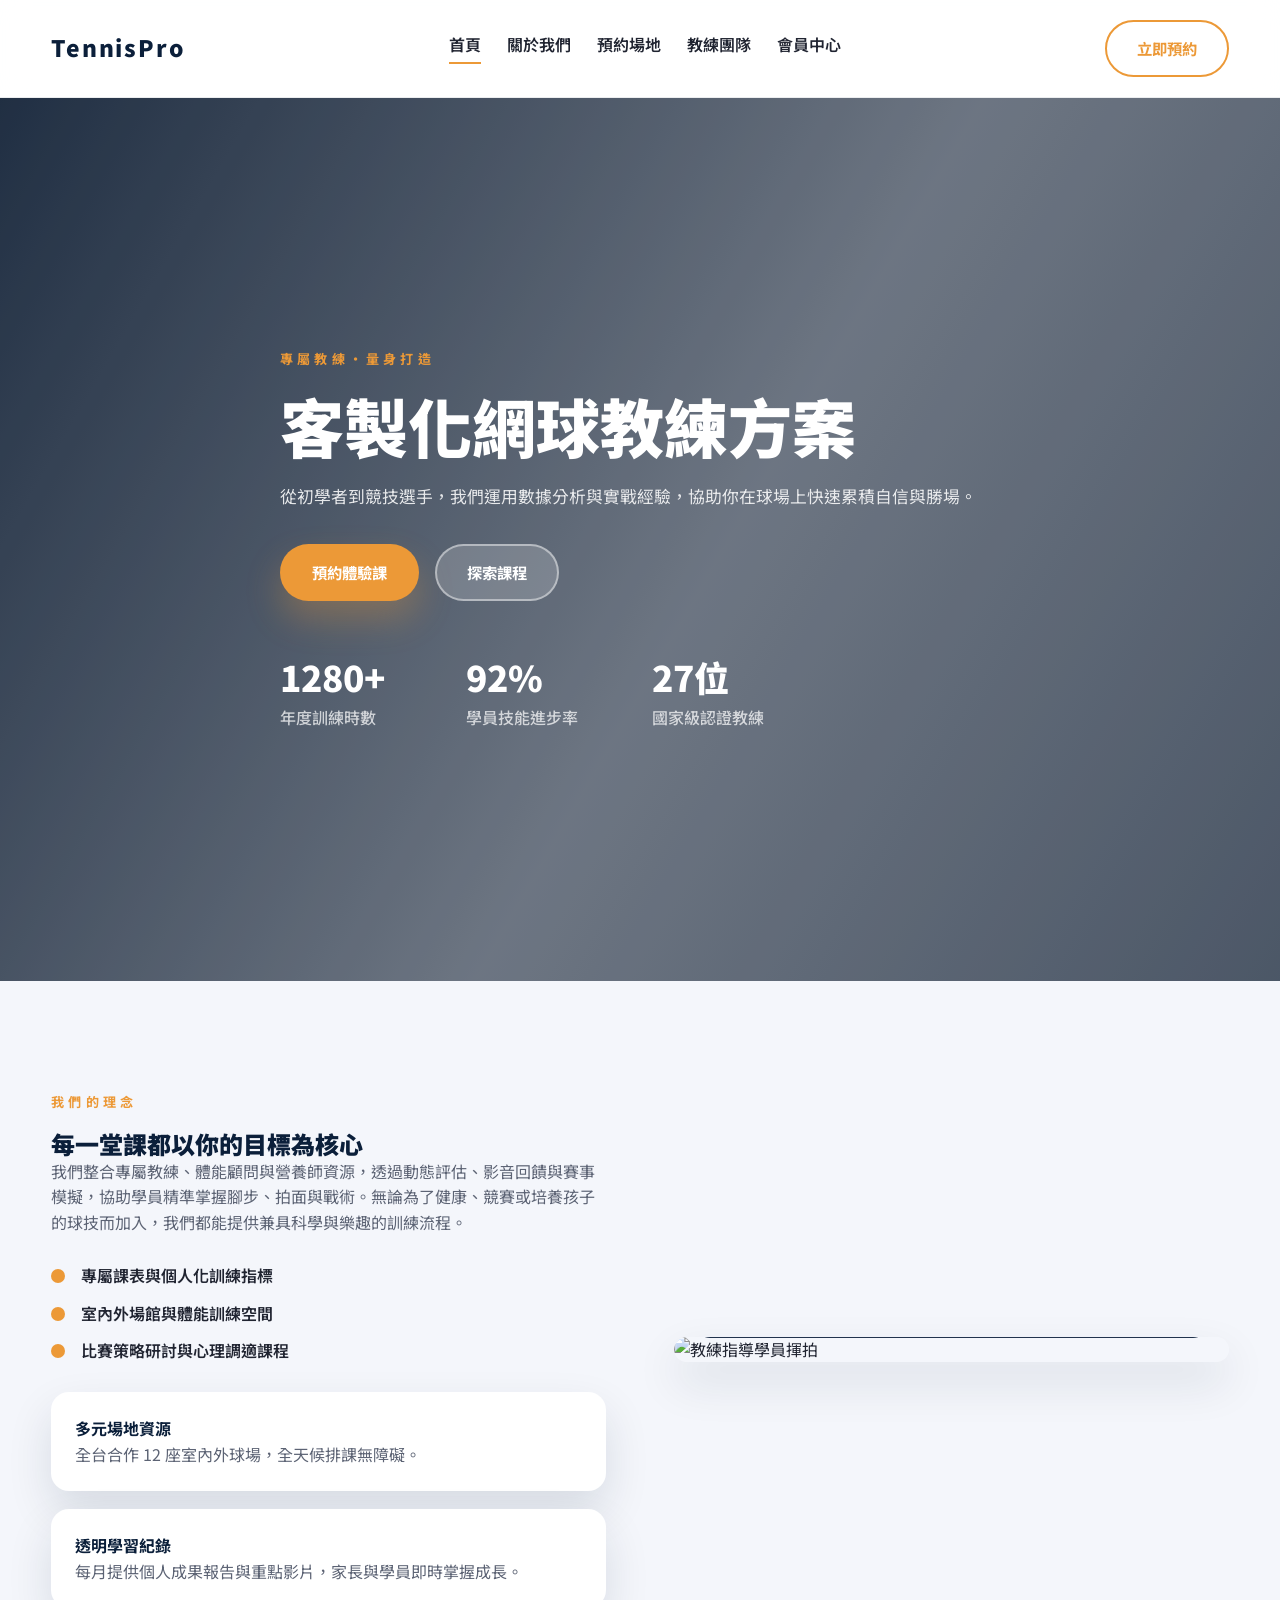
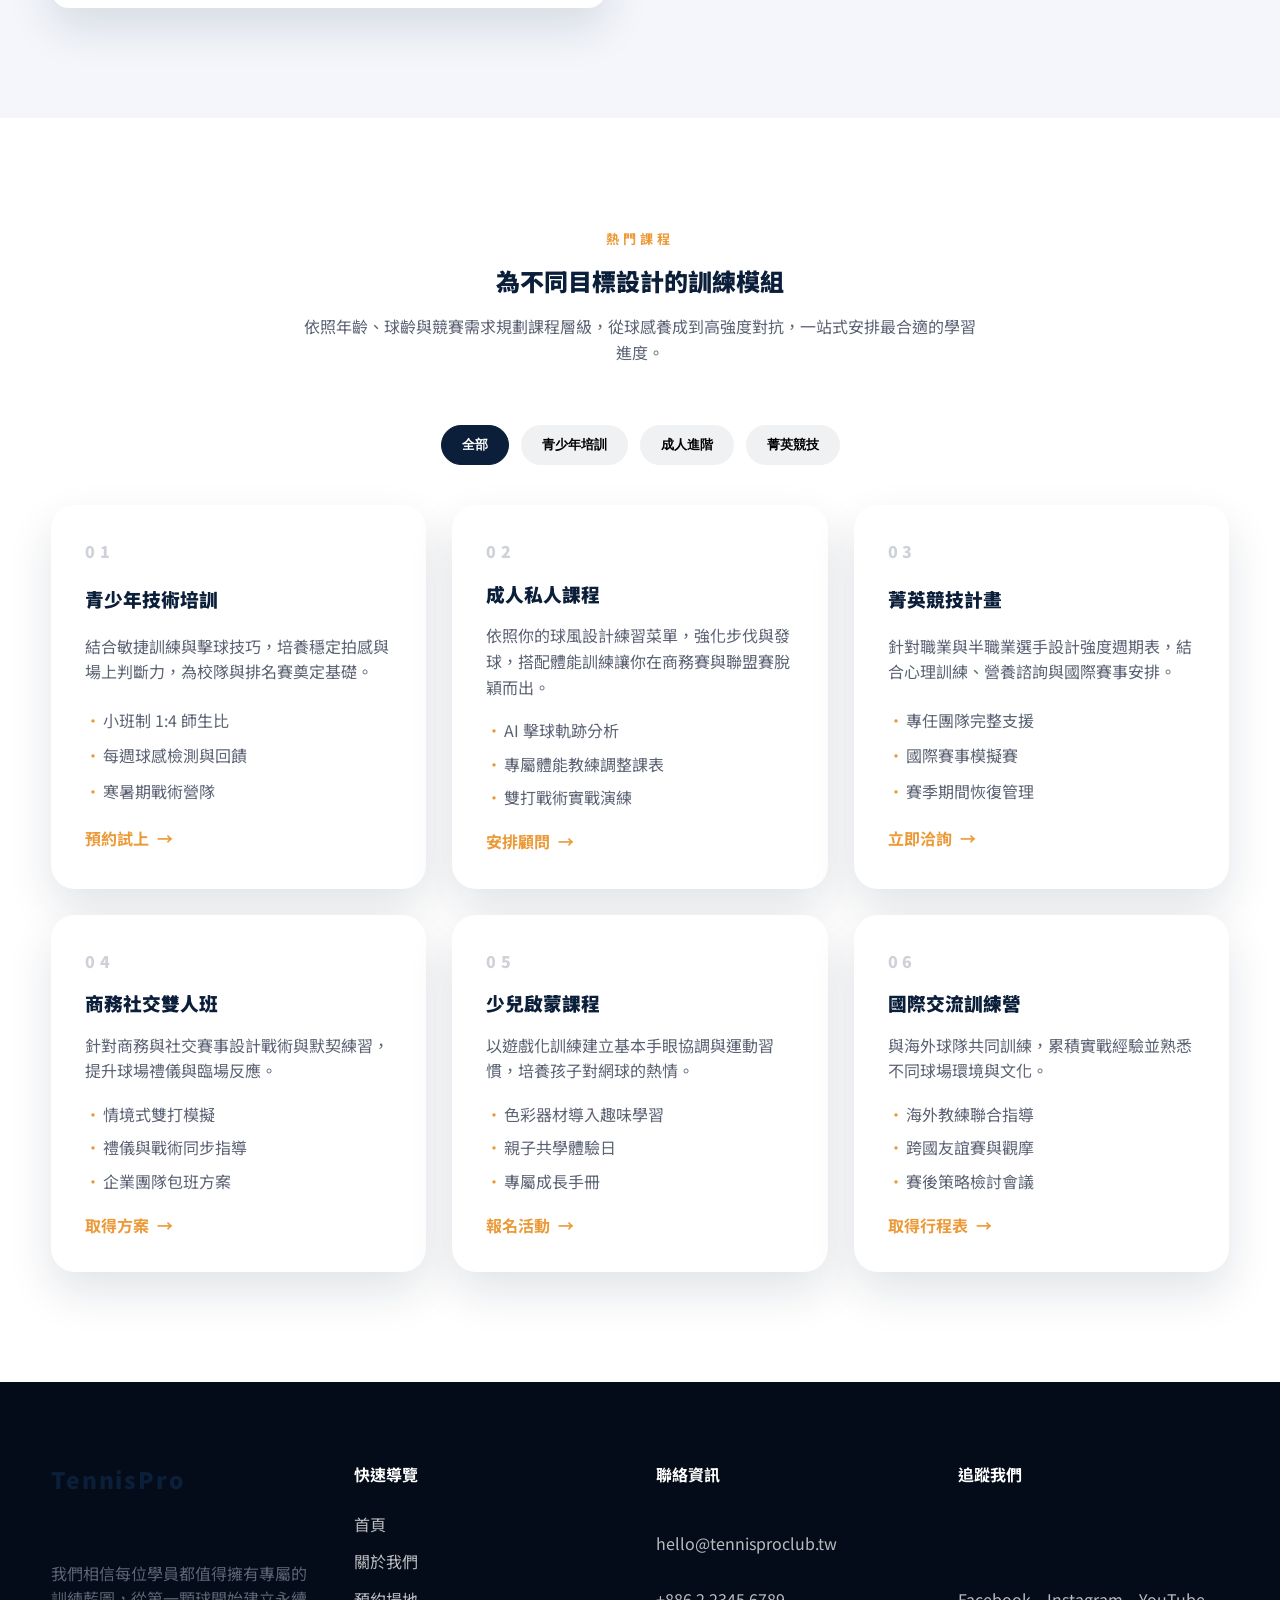
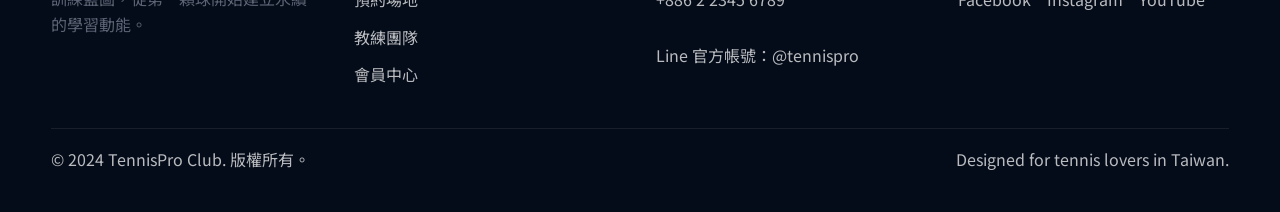
==== index.html @ 96cd98ec "Feat:init template" ====
﻿<!DOCTYPE html>
<html lang="zh-Hant">
<head>
  <meta charset="utf-8">
  <meta name="viewport" content="width=device-width, initial-scale=1">
  <title>TennisPro 網球教練課程</title>
  <meta name="description" content="TennisPro 提供客製化網球課程、專業教練團隊與完整訓練資源，協助每位學員提升球技。">
  <link rel="preconnect" href="https://fonts.googleapis.com">
  <link rel="preconnect" href="https://fonts.gstatic.com" crossorigin>
  <link href="https://fonts.googleapis.com/css2?family=Noto+Sans+TC:wght@400;500;700;900&display=swap" rel="stylesheet">
  <link rel="stylesheet" href="css/base.css">
  <link rel="stylesheet" href="css/home.css">
  <script defer src="scripts.js"></script>
</head>
<body>
  <header class="site-header" id="top">
    <div class="container header-bar">
      <a class="logo" href="#hero" aria-label="TennisPro 首頁">TennisPro</a>
      <button class="nav-toggle" type="button" aria-expanded="false" aria-controls="main-nav">
        <span class="nav-toggle__bar"></span>
        <span class="nav-toggle__bar"></span>
        <span class="nav-toggle__bar"></span>
        <span class="sr-only">開啟主選單</span>
      </button>
      <nav class="main-nav" id="main-nav">
        <a href="index.html" aria-current="page">首頁</a>
        <a href="about.html">關於我們</a>
        <a href="booking.html">預約場地</a>
        <a href="team.html">教練團隊</a>
        <a href="member.html">會員中心</a>
      </nav>
      <a class="btn btn-outline" href="booking.html#booking-form">立即預約</a>
    </div>
  </header>

  <main>
    <section class="hero" id="hero">
      <div class="hero-overlay"></div>
      <div class="container hero-content">
        <p class="eyebrow">專屬教練・量身打造</p>
        <h1>客製化網球教練方案</h1>
        <p class="hero-text">從初學者到競技選手，我們運用數據分析與實戰經驗，協助你在球場上快速累積自信與勝場。</p>
        <div class="hero-actions">
          <a class="btn btn-primary" href="#contact">預約體驗課</a>
          <a class="btn btn-ghost" href="#programs">探索課程</a>
        </div>
        <div class="hero-stats" role="list">
          <div class="stat-item" role="listitem">
            <span class="stat-value" data-count="1280" data-suffix="+">0</span>
            <span class="stat-label">年度訓練時數</span>
          </div>
          <div class="stat-item" role="listitem">
            <span class="stat-value" data-count="92" data-suffix="%">0</span>
            <span class="stat-label">學員技能進步率</span>
          </div>
          <div class="stat-item" role="listitem">
            <span class="stat-value" data-count="27" data-suffix="位">0</span>
            <span class="stat-label">國家級認證教練</span>
          </div>
        </div>
      </div>
    </section>
    
    <section class="about" id="about">
      <div class="container about-grid">
        <div class="about-text">
          <p class="eyebrow">我們的理念</p>
          <h2>每一堂課都以你的目標為核心</h2>
          <p>我們整合專屬教練、體能顧問與營養師資源，透過動態評估、影音回饋與賽事模擬，協助學員精準掌握腳步、拍面與戰術。無論為了健康、競賽或培養孩子的球技而加入，我們都能提供兼具科學與樂趣的訓練流程。</p>
          <ul class="about-list">
            <li>專屬課表與個人化訓練指標</li>
            <li>室內外場館與體能訓練空間</li>
            <li>比賽策略研討與心理調適課程</li>
          </ul>
          <div class="about-highlights">
            <div class="highlight-card">
              <span class="highlight-title">多元場地資源</span>
              <p>全台合作 12 座室內外球場，全天候排課無障礙。</p>
            </div>
            <div class="highlight-card">
              <span class="highlight-title">透明學習紀錄</span>
              <p>每月提供個人成果報告與重點影片，家長與學員即時掌握成長。</p>
            </div>
          </div>
        </div>
        <div class="about-media">
          <figure class="media-card">
            <img src="https://images.unsplash.com/photo-1516742720271-6ae39cbc5bd1?auto=format&fit=crop&w=960&q=80" alt="教練指導學員揮拍">
            <figcaption class="media-note">
              <span class="note-title">專屬教學檔案</span>
              <p>每月提供進度報告與影片剪輯，追蹤每一步成長。</p>
            </figcaption>
          </figure>
        </div>
      </div>
    </section>
    
    <section class="programs" id="programs">
      <div class="container">
        <div class="section-head">
          <p class="eyebrow">熱門課程</p>
          <h2>為不同目標設計的訓練模組</h2>
          <p class="section-text">依照年齡、球齡與競賽需求規劃課程層級，從球感養成到高強度對抗，一站式安排最合適的學習進度。</p>
        </div>
        <div class="program-filters" role="tablist" aria-label="課程分類">
          <button class="program-filter is-active" data-filter="all" role="tab" aria-selected="true">全部</button>
          <button class="program-filter" data-filter="junior" role="tab" aria-selected="false">青少年培訓</button>
          <button class="program-filter" data-filter="adult" role="tab" aria-selected="false">成人進階</button>
          <button class="program-filter" data-filter="elite" role="tab" aria-selected="false">菁英競技</button>
        </div>
        <div class="program-grid" role="list">
          <article class="program-card" data-category="junior" role="listitem">
            <span class="program-number">01</span>
            <h3>青少年技術培訓</h3>
            <p>結合敏捷訓練與擊球技巧，培養穩定拍感與場上判斷力，為校隊與排名賽奠定基礎。</p>
            <ul>
              <li>小班制 1:4 師生比</li>
              <li>每週球感檢測與回饋</li>
              <li>寒暑期戰術營隊</li>
            </ul>
            <a class="link-arrow" href="#contact">預約試上</a>
          </article>
          <article class="program-card" data-category="adult" role="listitem">
            <span class="program-number">02</span>
            <h3>成人私人課程</h3>
            <p>依照你的球風設計練習菜單，強化步伐與發球，搭配體能訓練讓你在商務賽與聯盟賽脫穎而出。</p>
            <ul>
              <li>AI 擊球軌跡分析</li>
              <li>專屬體能教練調整課表</li>
              <li>雙打戰術實戰演練</li>
            </ul>
            <a class="link-arrow" href="#contact">安排顧問</a>
          </article>
          <article class="program-card" data-category="elite" role="listitem">
            <span class="program-number">03</span>
            <h3>菁英競技計畫</h3>
            <p>針對職業與半職業選手設計強度週期表，結合心理訓練、營養諮詢與國際賽事安排。</p>
            <ul>
              <li>專任團隊完整支援</li>
              <li>國際賽事模擬賽</li>
              <li>賽季期間恢復管理</li>
            </ul>
            <a class="link-arrow" href="#contact">立即洽詢</a>
          </article>
          <article class="program-card" data-category="adult" role="listitem">
            <span class="program-number">04</span>
            <h3>商務社交雙人班</h3>
            <p>針對商務與社交賽事設計戰術與默契練習，提升球場禮儀與臨場反應。</p>
            <ul>
              <li>情境式雙打模擬</li>
              <li>禮儀與戰術同步指導</li>
              <li>企業團隊包班方案</li>
            </ul>
            <a class="link-arrow" href="#contact">取得方案</a>
          </article>
          <article class="program-card" data-category="junior" role="listitem">
            <span class="program-number">05</span>
            <h3>少兒啟蒙課程</h3>
            <p>以遊戲化訓練建立基本手眼協調與運動習慣，培養孩子對網球的熱情。</p>
            <ul>
              <li>色彩器材導入趣味學習</li>
              <li>親子共學體驗日</li>
              <li>專屬成長手冊</li>
            </ul>
            <a class="link-arrow" href="#contact">報名活動</a>
          </article>
          <article class="program-card" data-category="elite" role="listitem">
            <span class="program-number">06</span>
            <h3>國際交流訓練營</h3>
            <p>與海外球隊共同訓練，累積實戰經驗並熟悉不同球場環境與文化。</p>
            <ul>
              <li>海外教練聯合指導</li>
              <li>跨國友誼賽與觀摩</li>
              <li>賽後策略檢討會議</li>
            </ul>
            <a class="link-arrow" href="#contact">取得行程表</a>
          </article>
        </div>
      </div>
    </section>
    
    <!-- Additional sections (team, schedule, testimonials, newsletter, blog, partners, contact) replicated as before -->

  </main>

  <footer class="site-footer">
    <div class="container footer-grid">
      <div class="footer-block">
        <a class="logo" href="index.html">TennisPro</a>
        <p>我們相信每位學員都值得擁有專屬的訓練藍圖，從第一顆球開始建立永續的學習動能。</p>
      </div>
      <div class="footer-block">
        <span class="footer-title">快速導覽</span>
        <a href="index.html">首頁</a>
        <a href="about.html">關於我們</a>
        <a href="booking.html">預約場地</a>
        <a href="team.html">教練團隊</a>
        <a href="member.html">會員中心</a>
      </div>
      <div class="footer-block">
        <span class="footer-title">聯絡資訊</span>
        <a href="mailto:hello@tennisproclub.tw">hello@tennisproclub.tw</a>
        <a href="tel:+886223456789">+886 2 2345 6789</a>
        <span>Line 官方帳號：@tennispro</span>
      </div>
      <div class="footer-block">
        <span class="footer-title">追蹤我們</span>
        <div class="social-links">
          <a href="#">Facebook</a>
          <a href="#">Instagram</a>
          <a href="#">YouTube</a>
        </div>
      </div>
    </div>
    <div class="container footer-bottom">
      <span>© 2024 TennisPro Club. 版權所有。</span>
      <span>Designed for tennis lovers in Taiwan.</span>
    </div>
  </footer>

  <button class="to-top" type="button" aria-label="回到頁首">
    <span>↑</span>
  </button>

  <div class="sr-only" aria-live="polite" id="global-status"></div>
</body>
</html>
---- css/base.css ----
﻿/* Global Variables & Resets */
:root {
  --primary-color: #0b1f3a;
  --primary-dark: #040b16;
  --accent-color: #ec9937;
  --accent-dark: #d7821d;
  --text-color: #202431;
  --muted-color: #5c6374;
  --surface-color: #ffffff;
  --background-color: #f4f6fb;
  --border-radius-lg: 24px;
  --border-radius-md: 18px;
  --border-radius-sm: 12px;
  --shadow-soft: 0 20px 45px rgba(11, 31, 58, 0.12);
  --shadow-inner: inset 0 0 0 1px rgba(255, 255, 255, 0.15);
  --transition-base: 0.25s ease;
}

* {
  margin: 0;
  padding: 0;
  box-sizing: border-box;
}

html {
  scroll-behavior: smooth;
}

body {
  font-family: "Noto Sans TC", "Microsoft JhengHei", sans-serif;
  background: var(--background-color);
  color: var(--text-color);
  line-height: 1.6;
}

a {
  color: inherit;
  text-decoration: none;
}

a:hover {
  color: var(--accent-color);
}

img {
  display: block;
  width: 100%;
  height: auto;
  border-radius: var(--border-radius-md);
  object-fit: cover;
}

section {
  padding: 110px 0;
  position: relative;
}

.container {
  width: min(1180px, 92vw);
  margin: 0 auto;
}

.eyebrow {
  font-size: 0.82rem;
  letter-spacing: 0.32em;
  text-transform: uppercase;
  color: var(--accent-color);
  font-weight: 700;
  margin-bottom: 18px;
}

h1,
h2,
h3 {
  font-weight: 900;
  color: var(--primary-color);
  line-height: 1.2;
}

p {
  color: var(--muted-color);
}

/* Shared Stat Display */
.stat-item {
  min-width: 150px;
}

.stat-value {
  display: block;
  font-size: 2.2rem;
  font-weight: 900;
  color: var(--primary-color);
}

.stat-label {
  color: var(--muted-color);
  font-weight: 500;
}

/* Buttons & Links */
.btn {
  display: inline-flex;
  align-items: center;
  justify-content: center;
  gap: 10px;
  padding: 14px 30px;
  border-radius: 999px;
  font-weight: 700;
  font-size: 0.96rem;
  border: 2px solid transparent;
  transition: transform var(--transition-base), box-shadow var(--transition-base), background var(--transition-base), color var(--transition-base);
}

.btn-primary {
  background: var(--accent-color);
  color: #fff;
  box-shadow: 0 18px 35px rgba(236, 153, 55, 0.3);
}

.btn-primary:hover {
  background: var(--accent-dark);
  transform: translateY(-3px);
}

.btn-outline {
  border-color: var(--accent-color);
  color: var(--accent-color);
  background: transparent;
}

.btn-outline:hover {
  background: rgba(236, 153, 55, 0.08);
}

.btn-ghost {
  background: rgba(255, 255, 255, 0.18);
  border-color: rgba(255, 255, 255, 0.45);
  color: #fff;
}

.btn-ghost:hover {
  background: rgba(255, 255, 255, 0.3);
}

.btn-outline.light {
  color: #fff;
  border-color: rgba(255, 255, 255, 0.6);
}

.btn-outline.light:hover {
  background: rgba(255, 255, 255, 0.15);
}

.badge {
  display: inline-block;
  background: var(--accent-color);
  color: #fff;
  padding: 4px 10px;
  border-radius: 999px;
  font-size: 0.78rem;
  font-weight: 700;
}

.link-arrow {
  display: inline-flex;
  align-items: center;
  font-weight: 700;
  gap: 8px;
  color: var(--accent-color);
  position: relative;
}

.link-arrow::after {
  content: "→";
  transition: transform var(--transition-base);
}

.link-arrow:hover::after {
  transform: translateX(4px);
}

/* Header & Navigation */
.site-header {
  position: sticky;
  top: 0;
  z-index: 100;
  background: rgba(255, 255, 255, 0.92);
  backdrop-filter: blur(14px);
  border-bottom: 1px solid rgba(11, 31, 58, 0.08);
}

.header-bar {
  display: grid;
  grid-template-columns: auto 1fr auto;
  align-items: center;
  gap: 26px;
  padding: 20px 0;
}

.logo {
  font-weight: 900;
  font-size: 1.42rem;
  letter-spacing: 0.08em;
  color: var(--primary-color);
}

.main-nav {
  display: flex;
  gap: 26px;
  justify-content: center;
  font-weight: 600;
}

.main-nav a {
  position: relative;
  padding-bottom: 6px;
}

.main-nav a::after {
  content: "";
  position: absolute;
  bottom: 0;
  left: 0;
  width: 100%;
  height: 2px;
  background: var(--accent-color);
  transform: scaleX(0);
  transform-origin: left;
  transition: transform var(--transition-base);
}

.main-nav a:hover::after,
.main-nav a:focus-visible::after,
.main-nav a[aria-current="page"]::after {
  transform: scaleX(1);
}

.nav-toggle {
  display: none;
  flex-direction: column;
  gap: 6px;
  background: none;
  border: none;
  cursor: pointer;
  padding: 6px;
}

.nav-toggle__bar {
  width: 24px;
  height: 2px;
  background: var(--primary-color);
  border-radius: 99px;
  transition: transform var(--transition-base);
}

.sr-only {
  position: absolute;
  width: 1px;
  height: 1px;
  padding: 0;
  margin: -1px;
  overflow: hidden;
  clip: rect(0, 0, 0, 0);
  white-space: nowrap;
  border: 0;
}

/* Shared Forms */
.newsletter-form {
  display: grid;
  grid-template-columns: 1fr auto;
  gap: 14px;
  align-items: center;
}

.newsletter-form input {
  padding: 14px 20px;
  border-radius: 999px;
  border: 1px solid rgba(11, 31, 58, 0.15);
  font-size: 1rem;
}

.newsletter-form input:focus-visible {
  outline: 2px solid rgba(236, 153, 55, 0.4);
}

.form-feedback {
  grid-column: 1 / -1;
  font-size: 0.9rem;
  color: #0f713e;
  min-height: 1.2em;
}

.contact-form {
  display: grid;
  gap: 18px;
}

.form-row {
  display: grid;
  grid-template-columns: repeat(2, minmax(0, 1fr));
  gap: 18px;
}

.form-field {
  display: grid;
  gap: 8px;
}

.form-field label {
  font-weight: 600;
}

.form-field input,
.form-field select,
.form-field textarea {
  padding: 12px 16px;
  border-radius: var(--border-radius-sm);
  border: 1px solid rgba(11, 31, 58, 0.15);
  font-size: 1rem;
  background: #fff;
}

.form-field input:focus-visible,
.form-field select:focus-visible,
.form-field textarea:focus-visible {
  outline: 2px solid rgba(236, 153, 55, 0.4);
}

.contact-form textarea {
  resize: vertical;
}

/* Footer & Misc */
.site-footer {
  background: #050c19;
  color: rgba(255, 255, 255, 0.72);
  padding-top: 80px;
  padding-bottom: 40px;
}

.footer-grid {
  display: grid;
  grid-template-columns: repeat(4, minmax(0, 1fr));
  gap: 32px;
}

.footer-title {
  font-weight: 700;
  color: #fff;
  margin-bottom: 12px;
}

.footer-block {
  display: grid;
  gap: 12px;
}

.footer-block a:hover {
  color: var(--accent-color);
}

.social-links {
  display: flex;
  gap: 16px;
}

.footer-bottom {
  margin-top: 40px;
  border-top: 1px solid rgba(255, 255, 255, 0.08);
  display: flex;
  justify-content: space-between;
  padding-top: 18px;
  flex-wrap: wrap;
  gap: 12px;
}

.to-top {
  position: fixed;
  right: 28px;
  bottom: 28px;
  width: 46px;
  height: 46px;
  border-radius: 50%;
  border: none;
  background: var(--accent-color);
  color: #fff;
  cursor: pointer;
  display: grid;
  place-items: center;
  box-shadow: 0 16px 35px rgba(236, 153, 55, 0.3);
  opacity: 0;
  visibility: hidden;
  transition: opacity var(--transition-base), visibility var(--transition-base), transform var(--transition-base);
}

.to-top.is-visible {
  opacity: 1;
  visibility: visible;
  transform: translateY(0);
}

/* Global Responsive */
@media (max-width: 1180px) {
  .header-bar {
    grid-template-columns: auto auto;
    grid-template-areas:
      "logo actions"
      "nav nav";
  }

  .main-nav {
    grid-area: nav;
    justify-content: flex-start;
    flex-wrap: wrap;
  }

  .btn-outline {
    justify-self: end;
  }
}

@media (max-width: 1024px) {
  .header-bar {
    grid-template-columns: auto auto;
    gap: 16px;
  }

  .main-nav {
    position: absolute;
    inset: calc(100% + 12px) 0 auto 0;
    background: #fff;
    flex-direction: column;
    padding: 18px 24px;
    box-shadow: var(--shadow-soft);
    border-radius: var(--border-radius-md);
    width: min(320px, 92vw);
    margin: 0 auto;
    display: none;
  }

  .main-nav.is-open {
    display: flex;
  }

  .nav-toggle {
    display: flex;
  }

  .btn-outline {
    display: none;
  }
}

@media (max-width: 768px) {
  section {
    padding: 80px 0;
  }

  .form-row {
    grid-template-columns: 1fr;
  }

  .footer-grid {
    grid-template-columns: 1fr;
  }
}
---- css/home.css ----
﻿/* Home Page (index.html) */
.hero {
  position: relative;
  min-height: 88vh;
  display: flex;
  align-items: center;
  background: url("https://images.unsplash.com/photo-1542144582-1ba00456b5e3?auto=format&fit=crop&w=1600&q=80") center/cover no-repeat;
  color: #fff;
}
.hero::before {
  content: "";
  position: absolute;
  inset: 0;
  background: linear-gradient(120deg, rgba(11, 31, 58, 0.88) 0%, rgba(11, 31, 58, 0.48) 55%, rgba(11, 31, 58, 0.65) 100%);
}
.hero-overlay {
  position: absolute;
  inset: 0;
  background: rgba(0, 0, 0, 0.18);
}
.hero-content {
  position: relative;
  color: #fff;
  padding: 140px 0;
  max-width: 720px;
}
.hero-content h1 {
  font-size: clamp(2.8rem, 5vw, 4.2rem);
  color: #fff;
  margin-bottom: 20px;
}
.hero-text {
  font-size: 1.05rem;
  color: rgba(255, 255, 255, 0.86);
  margin-bottom: 34px;
}
.hero-actions {
  display: flex;
  flex-wrap: wrap;
  gap: 16px;
  margin-bottom: 48px;
}
.hero-stats {
  display: flex;
  gap: 36px;
  flex-wrap: wrap;
}

.hero .stat-value {
  color: #fff;
}

.hero .stat-label {
  color: rgba(255, 255, 255, 0.72);
  font-weight: 500;
}
.about-grid {
  display: grid;
  grid-template-columns: repeat(2, minmax(0, 1fr));
  gap: 68px;
  align-items: center;
}
.about-text p + p {
  margin-top: 18px;
}
.about-list {
  list-style: none;
  display: grid;
  gap: 12px;
  margin: 28px 0;
}
.about-list li {
  position: relative;
  padding-left: 30px;
  font-weight: 600;
}
.about-list li::before {
  content: "";
  position: absolute;
  left: 0;
  top: 50%;
  transform: translateY(-50%);
  width: 14px;
  height: 14px;
  border-radius: 50%;
  background: var(--accent-color);
}
.about-highlights {
  display: grid;
  gap: 18px;
  margin-top: 26px;
}
.highlight-card {
  background: #fff;
  border-radius: var(--border-radius-md);
  padding: 24px;
  box-shadow: var(--shadow-soft);
}
.highlight-title {
  font-weight: 700;
  color: var(--primary-color);
  margin-bottom: 8px;
}
.media-card {
  position: relative;
  overflow: hidden;
  border-radius: var(--border-radius-lg);
  box-shadow: var(--shadow-soft);
}
.media-note {
  position: absolute;
  left: 24px;
  right: 24px;
  bottom: 24px;
  background: rgba(11, 31, 58, 0.9);
  color: #fff;
  border-radius: var(--border-radius-sm);
  padding: 18px;
  backdrop-filter: blur(6px);
}
.note-title {
  font-weight: 700;
  display: block;
  margin-bottom: 6px;
}
.section-head {
  text-align: center;
  max-width: 680px;
  margin: 0 auto 60px;
}
.section-text {
  margin-top: 18px;
}
.programs {
  background: var(--surface-color);
}
.program-filters {
  display: flex;
  flex-wrap: wrap;
  gap: 12px;
  justify-content: center;
  margin-bottom: 40px;
}
.program-filter {
  background: rgba(11, 31, 58, 0.06);
  border: 1px solid transparent;
  border-radius: 999px;
  padding: 10px 20px;
  font-weight: 600;
  cursor: pointer;
  transition: background var(--transition-base), border-color var(--transition-base), color var(--transition-base);
}
.program-filter:hover,
.program-filter.is-active {
  background: var(--primary-color);
  color: #fff;
  border-color: var(--primary-color);
}
.program-grid {
  display: grid;
  gap: 26px;
  grid-template-columns: repeat(3, minmax(0, 1fr));
}
.program-card {
  background: #fff;
  border-radius: var(--border-radius-lg);
  padding: 34px;
  box-shadow: var(--shadow-soft);
  display: grid;
  gap: 18px;
  transition: transform var(--transition-base), box-shadow var(--transition-base);
}
.program-card:hover {
  transform: translateY(-8px);
  box-shadow: 0 30px 60px rgba(11, 31, 58, 0.18);
}
.program-number {
  font-size: 1rem;
  font-weight: 900;
  letter-spacing: 0.3em;
  color: rgba(11, 31, 58, 0.2);
}
.program-card ul {
  list-style: none;
  display: grid;
  gap: 8px;
  color: var(--muted-color);
}
.program-card ul li {
  position: relative;
  padding-left: 18px;
}
.program-card ul li::before {
  content: "‧";
  position: absolute;
  left: 0;
  color: var(--accent-color);
}
.process {
  background: linear-gradient(135deg, #f3f6ff 0%, #ffffff 60%);
}
.process-timeline {
  display: grid;
  grid-template-columns: repeat(4, minmax(0, 1fr));
  gap: 22px;
}
.timeline-step {
  background: #fff;
  border-radius: var(--border-radius-md);
  padding: 32px 26px;
  box-shadow: var(--shadow-soft);
  position: relative;
}
.step-index {
  position: absolute;
  top: 24px;
  right: 26px;
  font-size: 2rem;
  font-weight: 900;
  color: rgba(11, 31, 58, 0.12);
}
.timeline-step h3 {
  margin-bottom: 12px;
}
.highlight {
  background: linear-gradient(135deg, #0d1f3f 0%, #152f58 100%);
  color: #fff;
}
.highlight-grid {
  display: grid;
  grid-template-columns: repeat(2, minmax(0, 1fr));
  gap: 48px;
  align-items: center;
}
.highlight-media img {
  border-radius: var(--border-radius-lg);
  box-shadow: var(--shadow-soft);
}
.highlight-text h2,
.highlight-text p,
.highlight-text .eyebrow {
  color: #fff;
}
.stat-grid {
  display: grid;
  grid-template-columns: repeat(2, minmax(0, 1fr));
  gap: 18px;
  margin: 32px 0;
}
.stat-card {
  border-radius: var(--border-radius-md);
  padding: 28px;
  border: 1px solid rgba(255, 255, 255, 0.18);
  background: rgba(255, 255, 255, 0.08);
  box-shadow: var(--shadow-inner);
}
.stat-card .hero .stat-value {
  color: #fff;
}

.stat-card .stat-label {
  color: rgba(255, 255, 255, 0.7);
  font-weight: 500;
}
.schedule {
  background: var(--surface-color);
}
.schedule-tabs {
  display: flex;
  gap: 12px;
  justify-content: center;
  margin-bottom: 30px;
  flex-wrap: wrap;
}
.schedule-tab {
  padding: 10px 22px;
  border-radius: 999px;
  border: 1px solid transparent;
  background: rgba(11, 31, 58, 0.05);
  font-weight: 600;
  cursor: pointer;
  transition: background var(--transition-base), border-color var(--transition-base), color var(--transition-base);
}
.schedule-tab:hover,
.schedule-tab.is-active {
  background: var(--primary-color);
  color: #fff;
  border-color: var(--primary-color);
}
.schedule-panel {
  display: none;
  background: #fff;
  border-radius: var(--border-radius-lg);
  box-shadow: var(--shadow-soft);
  overflow: hidden;
}
.schedule-panel.is-active {
  display: block;
}
.schedule table {
  width: 100%;
  border-collapse: collapse;
}
.schedule th,
.schedule td {
  padding: 18px 24px;
  text-align: left;
}
.schedule thead {
  background: rgba(11, 31, 58, 0.06);
}
.schedule tbody tr:nth-child(odd) {
  background: rgba(11, 31, 58, 0.02);
}
.testimonials {
  background: #091528;
  color: #fff;
}
.testimonials .section-head h2,
.testimonials .section-head p,
.testimonials .section-head .eyebrow {
  color: #fff;
}
.testimonial-slider {
  position: relative;
  display: flex;
  align-items: center;
  gap: 22px;
}
.slider-track {
  display: grid;
  grid-auto-flow: column;
  grid-auto-columns: minmax(0, 1fr);
  gap: 22px;
  width: 100%;
  overflow: hidden;
}
.testimonial-card {
  background: rgba(255, 255, 255, 0.08);
  border-radius: var(--border-radius-lg);
  padding: 38px 32px;
  display: grid;
  gap: 22px;
  border: 1px solid transparent;
  min-height: 260px;
  opacity: 0;
  transform: translateX(20px);
  transition: opacity var(--transition-base), transform var(--transition-base), border-color var(--transition-base);
}
.testimonial-card.is-active {
  opacity: 1;
  transform: translateX(0);
  border-color: rgba(255, 255, 255, 0.24);
}
.testimonial-card p {
  color: rgba(255, 255, 255, 0.85);
}
.testimonial-meta .name {
  font-weight: 700;
}
.testimonial-meta .role {
  color: rgba(255, 255, 255, 0.6);
  font-size: 0.95rem;
}
.slider-control {
  background: rgba(255, 255, 255, 0.12);
  border: 1px solid rgba(255, 255, 255, 0.24);
  color: #fff;
  width: 44px;
  height: 44px;
  border-radius: 50%;
  cursor: pointer;
  font-size: 1.6rem;
  display: grid;
  place-items: center;
  transition: background var(--transition-base);
}
.slider-control:hover {
  background: rgba(255, 255, 255, 0.3);
}
.slider-dots {
  display: flex;
  justify-content: center;
  gap: 10px;
  margin-top: 26px;
}
.slider-dot {
  width: 10px;
  height: 10px;
  border-radius: 50%;
  background: rgba(255, 255, 255, 0.3);
  border: none;
  cursor: pointer;
  transition: transform var(--transition-base), background var(--transition-base);
}
.slider-dot.is-active {
  background: var(--accent-color);
  transform: scale(1.2);
}
.newsletter {
  background: var(--surface-color);
}
.newsletter-box {
  background: #fff;
  border-radius: var(--border-radius-lg);
  box-shadow: var(--shadow-soft);
  padding: 48px 60px;
  display: flex;
  gap: 40px;
  align-items: center;
  justify-content: space-between;
  flex-wrap: wrap;
}


@media (max-width: 1024px) {
  .about-grid,
  .highlight-grid,
  .cta-grid {
    grid-template-columns: 1fr;
  }

  .program-grid,
  .process-timeline,
  .blog-grid {
    grid-template-columns: repeat(2, minmax(0, 1fr));
  }

  .stat-grid {
    grid-template-columns: 1fr;
  }
}

@media (max-width: 768px) {
  .hero {
    min-height: 100vh;
  }

  .hero-stats {
    flex-direction: column;
    gap: 24px;
  }

  .program-grid,
  .blog-grid,
  .process-timeline {
    grid-template-columns: 1fr;
  }

  .newsletter-box {
    flex-direction: column;
    align-items: stretch;
  }

  .partners-marquee {
    margin-top: 24px;
  }

  .testimonial-slider {
    flex-direction: column;
  }

  .slider-track {
    grid-auto-flow: row;
  }

  .slider-control {
    order: -1;
  }
}

@media (max-width: 520px) {
  .hero-content {
    padding: 120px 0 100px;
  }

  .hero-actions {
    gap: 12px;
  }
}
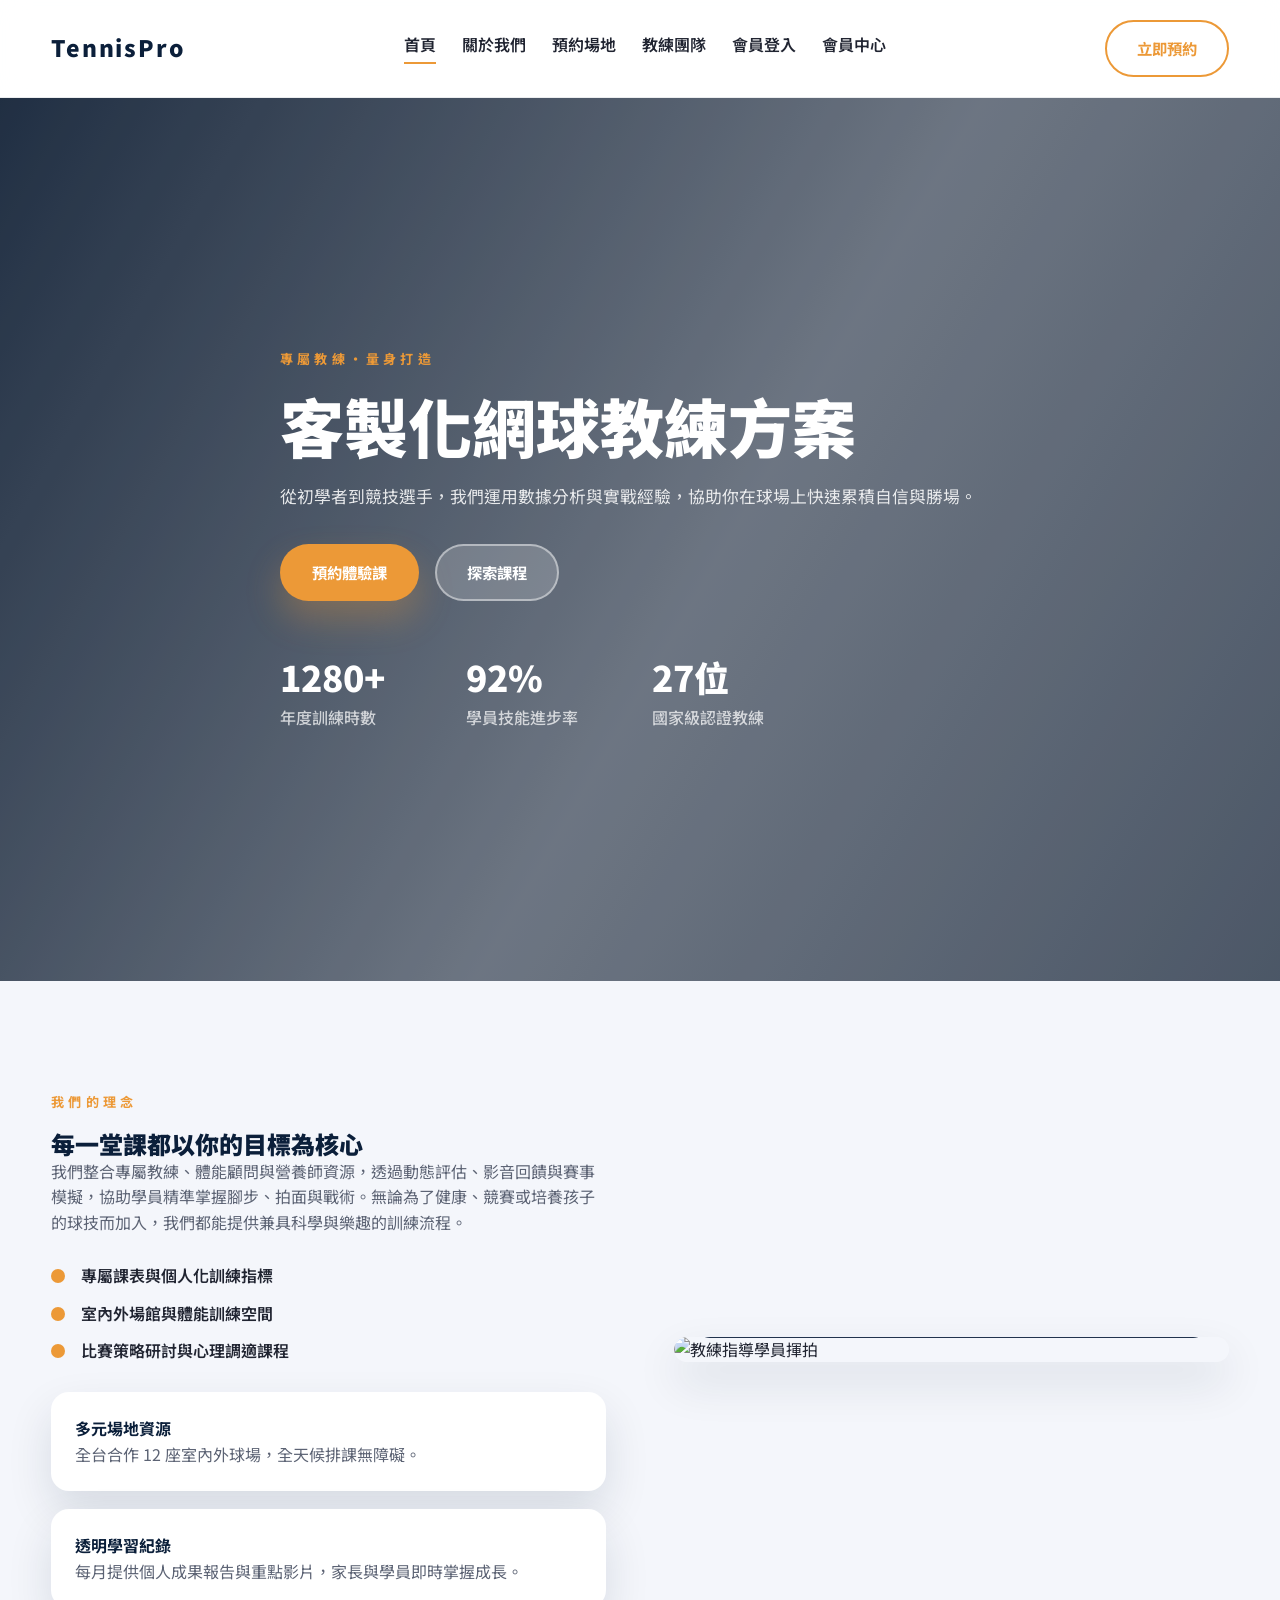
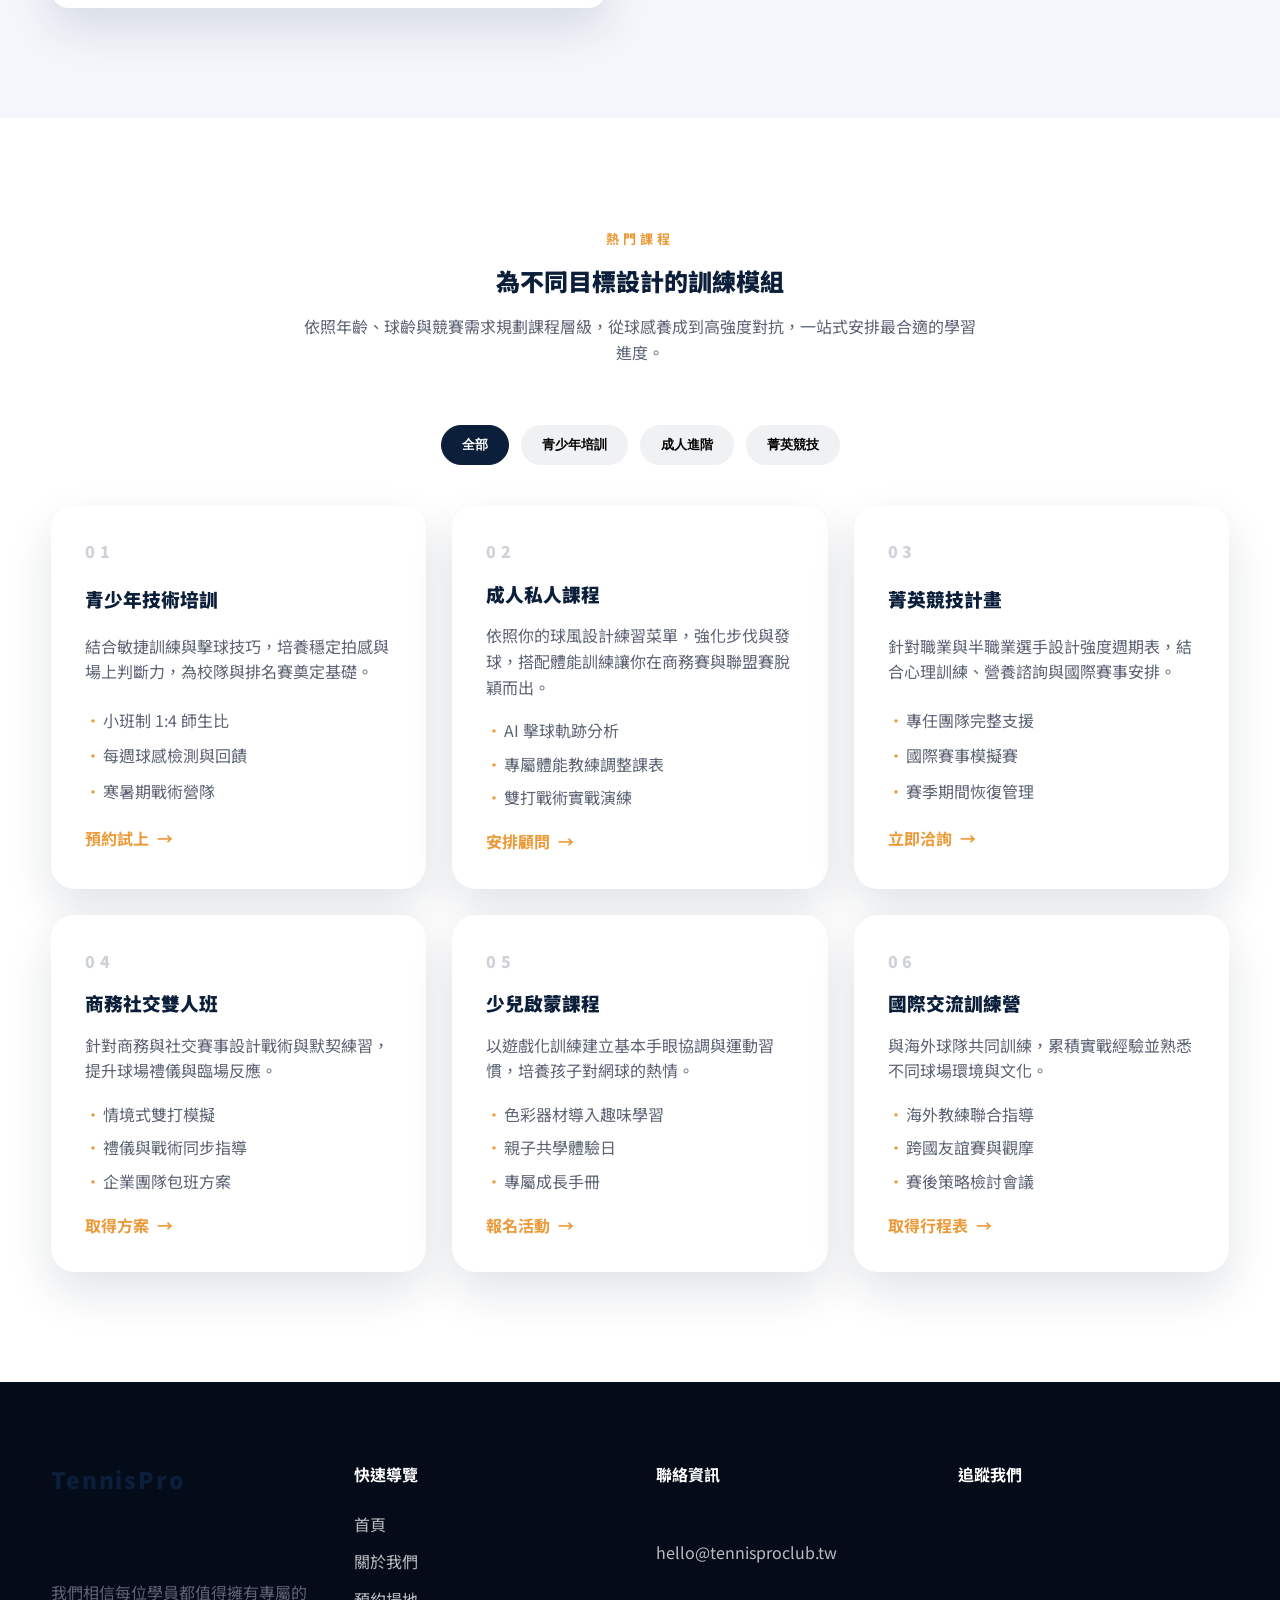
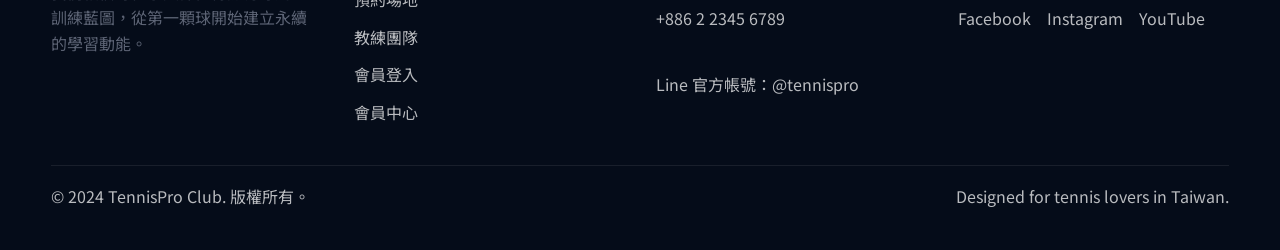
==== commit f0a086bf: "Add member auth pages and adjust booking spacing" ====
--- a/index.html
+++ b/index.html
@@ -27,6 +27,7 @@
         <a href="about.html">關於我們</a>
         <a href="booking.html">預約場地</a>
         <a href="team.html">教練團隊</a>
+        <a href="member-login.html">會員登入</a>
         <a href="member.html">會員中心</a>
       </nav>
       <a class="btn btn-outline" href="booking.html#booking-form">立即預約</a>
@@ -195,6 +196,7 @@
         <a href="about.html">關於我們</a>
         <a href="booking.html">預約場地</a>
         <a href="team.html">教練團隊</a>
+        <a href="member-login.html">會員登入</a>
         <a href="member.html">會員中心</a>
       </div>
       <div class="footer-block">
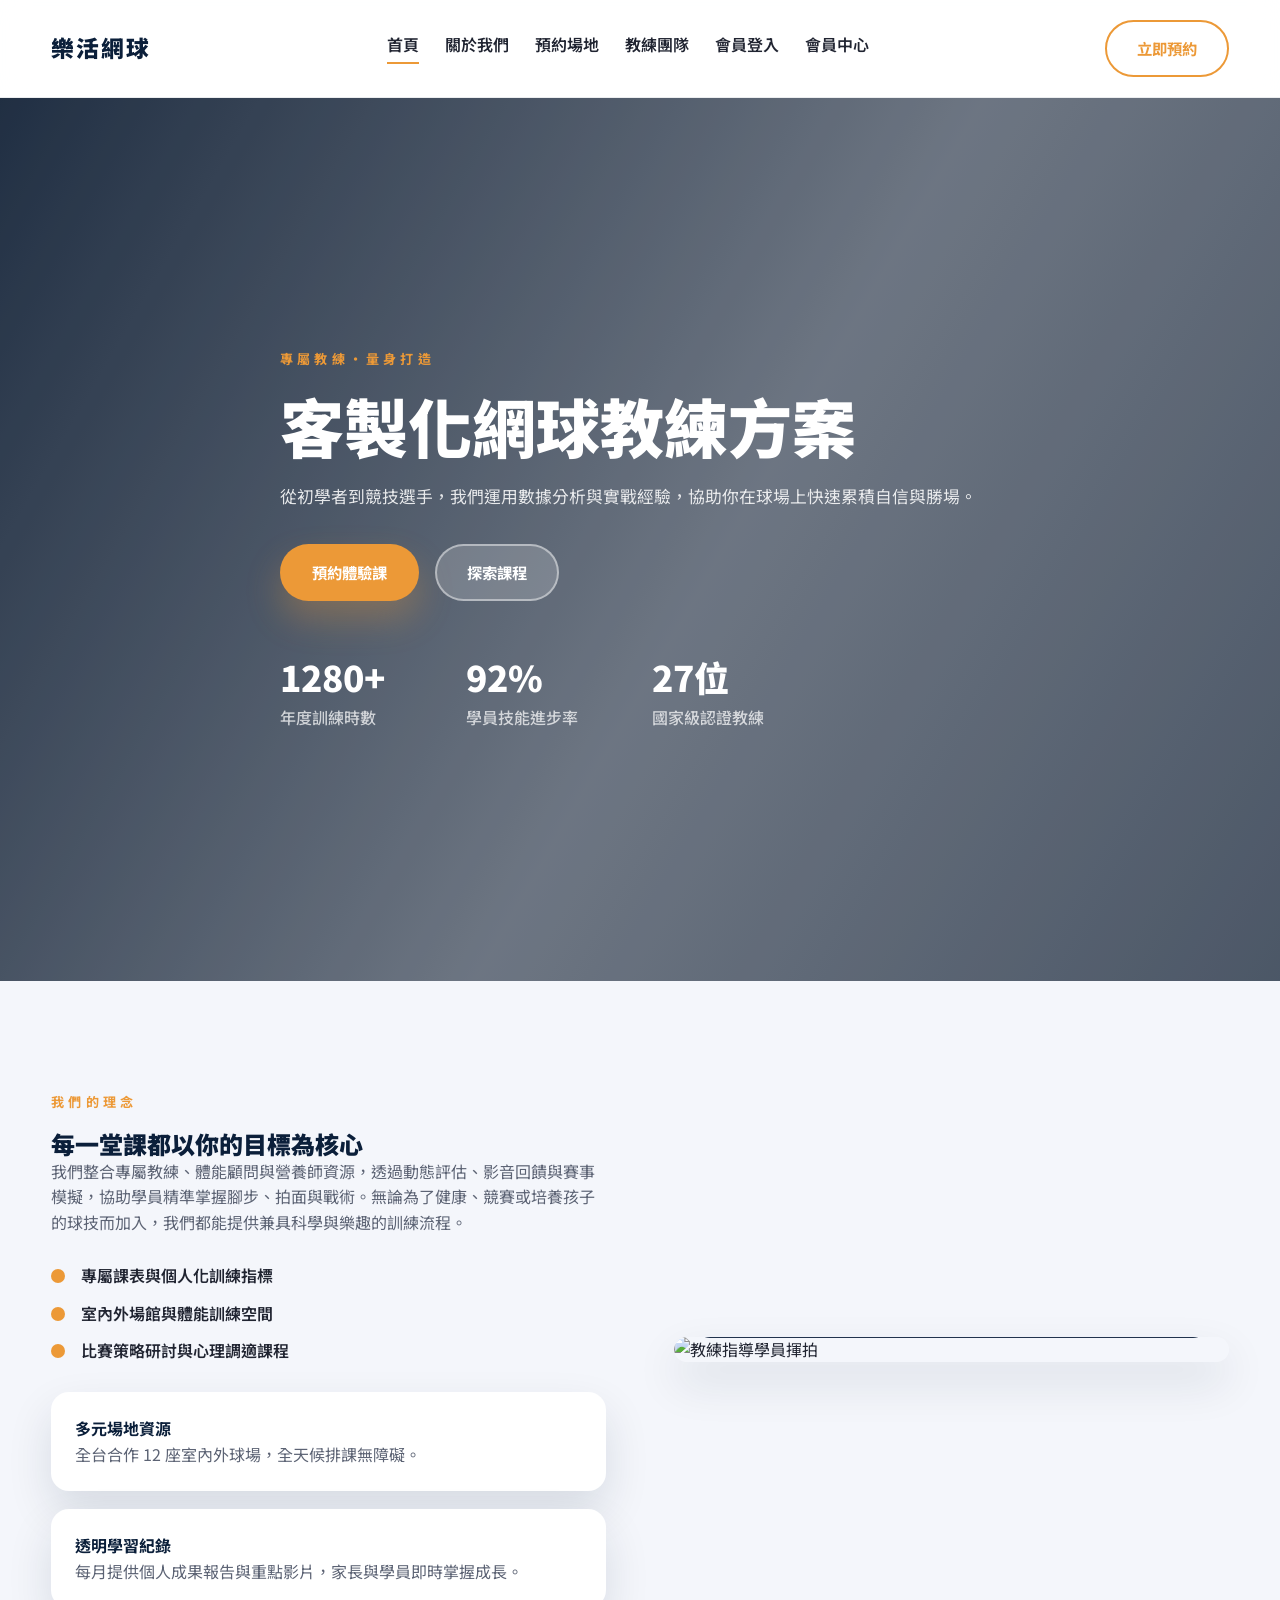
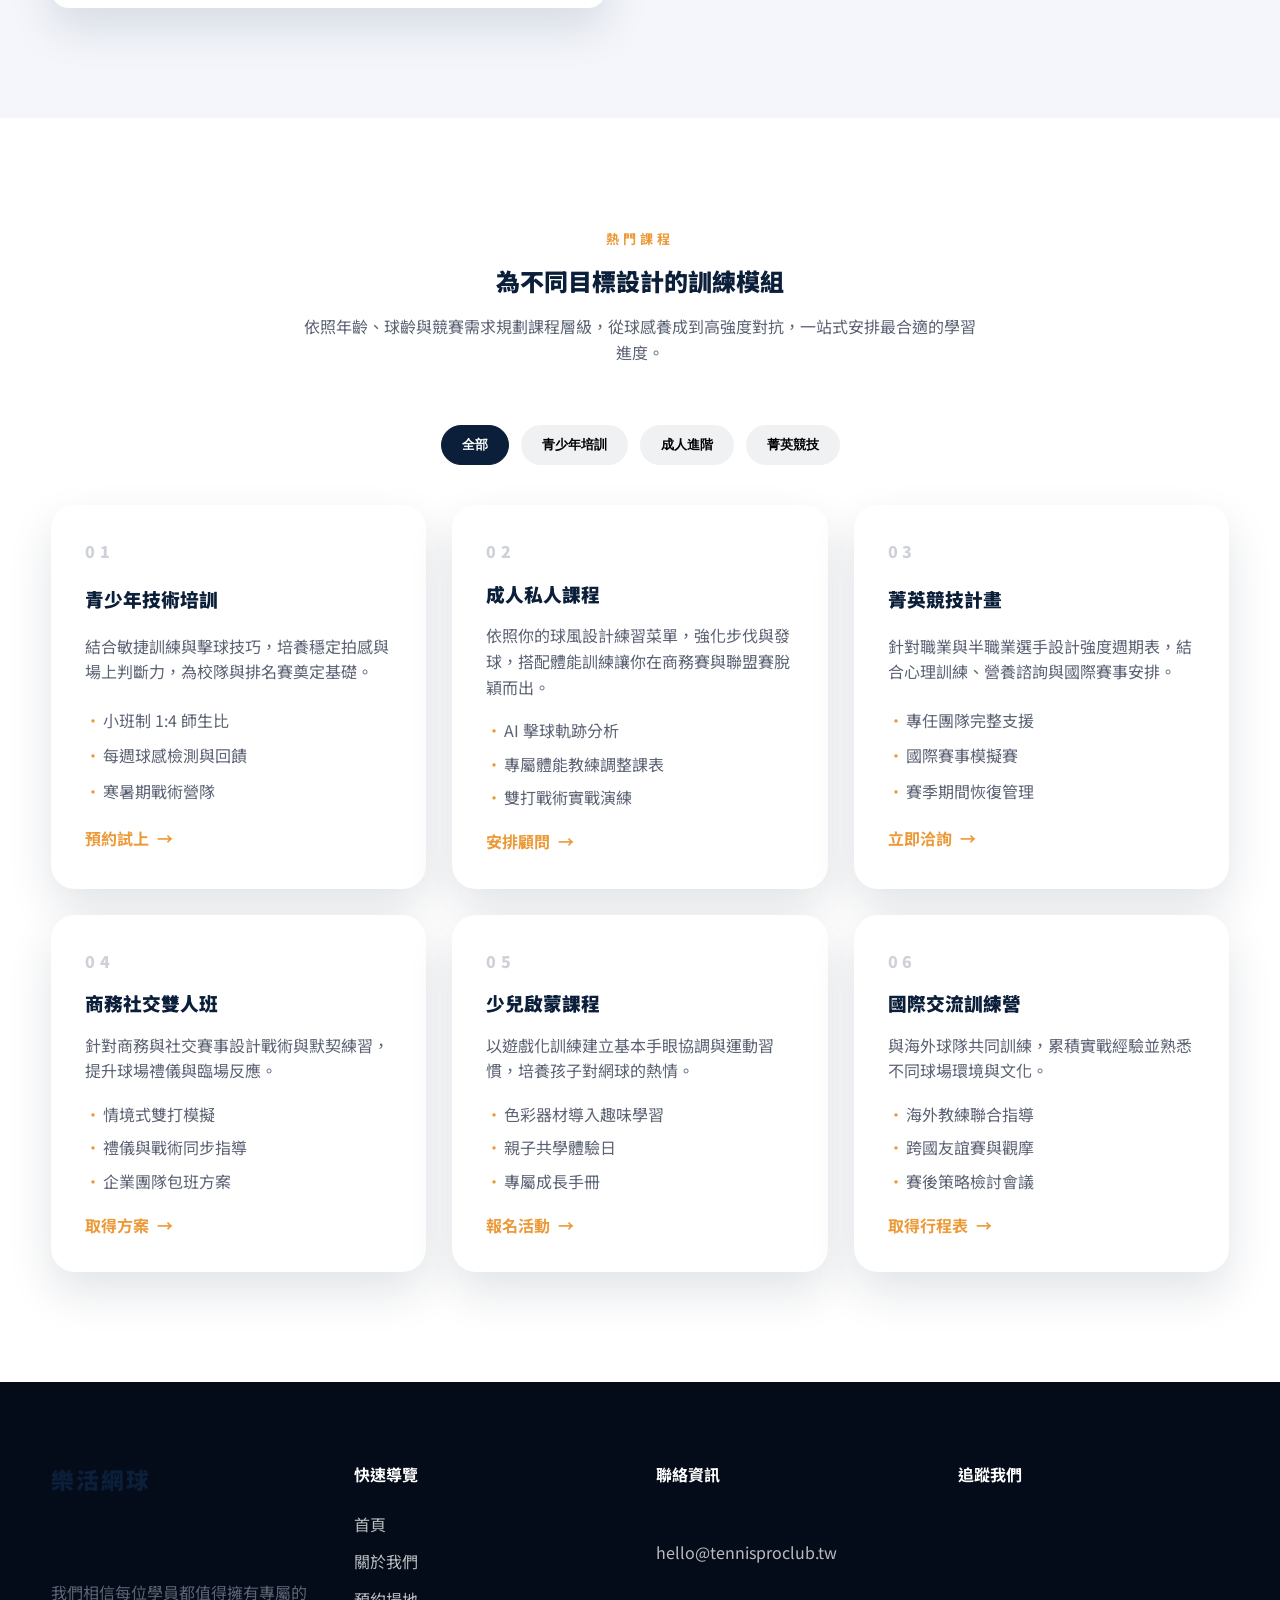
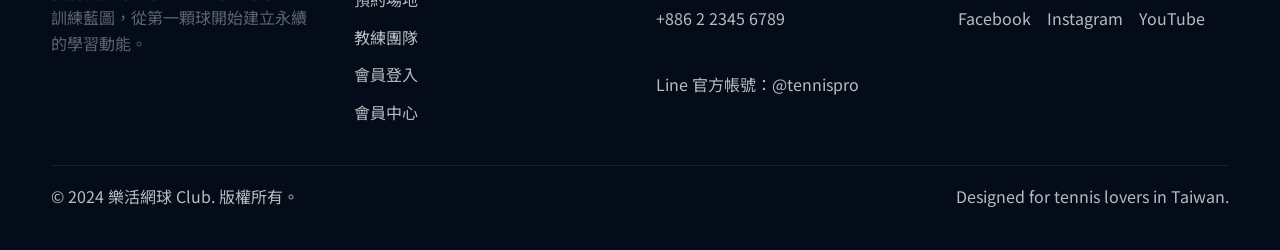
==== commit 7c89716e: "Replace TennisPro branding with 樂活網球" ====
--- a/index.html
+++ b/index.html
@@ -3,8 +3,8 @@
 <head>
   <meta charset="utf-8">
   <meta name="viewport" content="width=device-width, initial-scale=1">
-  <title>TennisPro 網球教練課程</title>
-  <meta name="description" content="TennisPro 提供客製化網球課程、專業教練團隊與完整訓練資源，協助每位學員提升球技。">
+  <title>樂活網球 網球教練課程</title>
+  <meta name="description" content="樂活網球 提供客製化網球課程、專業教練團隊與完整訓練資源，協助每位學員提升球技。">
   <link rel="preconnect" href="https://fonts.googleapis.com">
   <link rel="preconnect" href="https://fonts.gstatic.com" crossorigin>
   <link href="https://fonts.googleapis.com/css2?family=Noto+Sans+TC:wght@400;500;700;900&display=swap" rel="stylesheet">
@@ -15,7 +15,7 @@
 <body>
   <header class="site-header" id="top">
     <div class="container header-bar">
-      <a class="logo" href="#hero" aria-label="TennisPro 首頁">TennisPro</a>
+      <a class="logo" href="#hero" aria-label="樂活網球 首頁">樂活網球</a>
       <button class="nav-toggle" type="button" aria-expanded="false" aria-controls="main-nav">
         <span class="nav-toggle__bar"></span>
         <span class="nav-toggle__bar"></span>
@@ -187,7 +187,7 @@
   <footer class="site-footer">
     <div class="container footer-grid">
       <div class="footer-block">
-        <a class="logo" href="index.html">TennisPro</a>
+        <a class="logo" href="index.html">樂活網球</a>
         <p>我們相信每位學員都值得擁有專屬的訓練藍圖，從第一顆球開始建立永續的學習動能。</p>
       </div>
       <div class="footer-block">
@@ -215,7 +215,7 @@
       </div>
     </div>
     <div class="container footer-bottom">
-      <span>© 2024 TennisPro Club. 版權所有。</span>
+      <span>© 2024 樂活網球 Club. 版權所有。</span>
       <span>Designed for tennis lovers in Taiwan.</span>
     </div>
   </footer>
